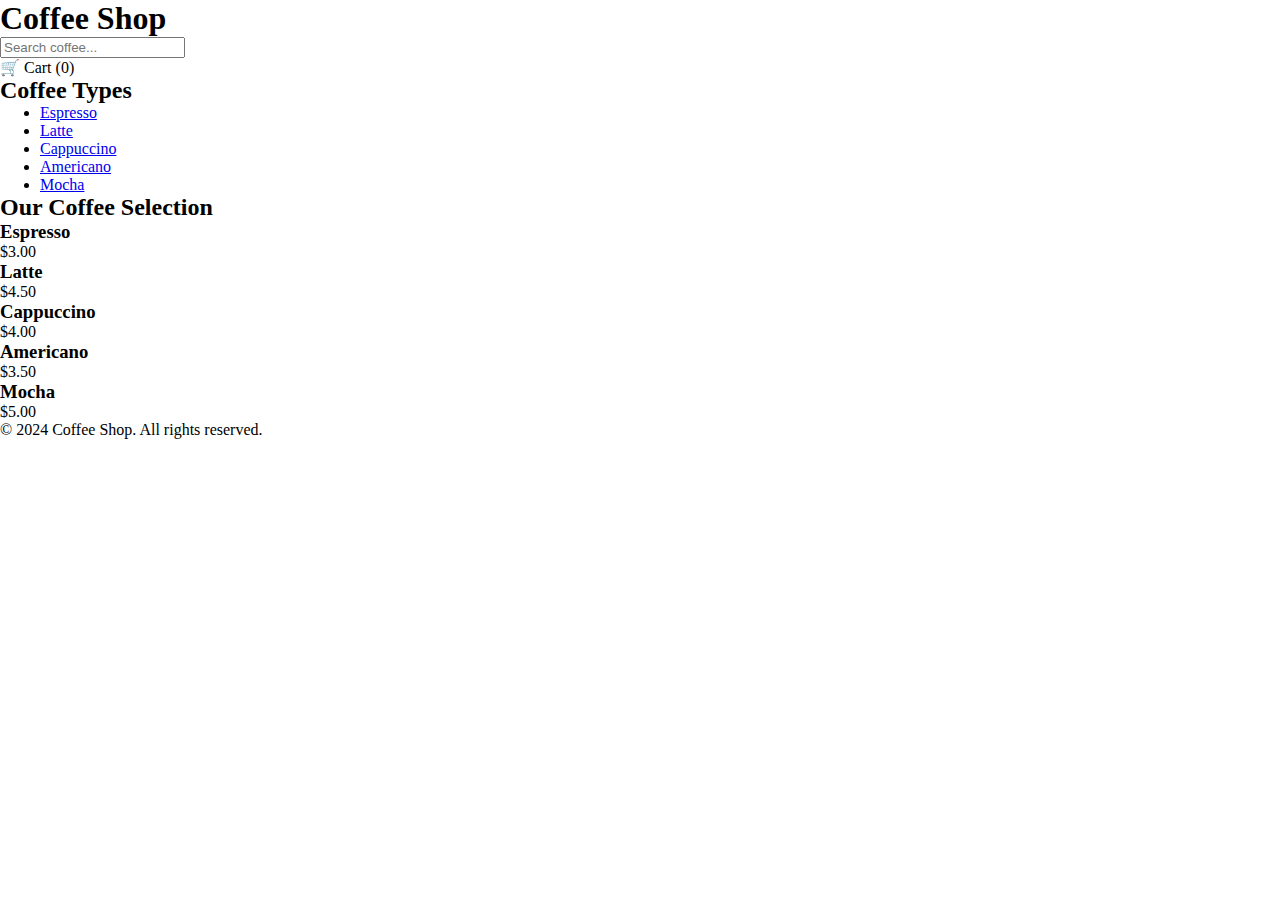
==== index.html @ 4f0db70e "style: small html changes" ====
<!DOCTYPE html>
<html lang="en">
<head>
    <meta charset="UTF-8">
    <meta name="viewport" content="width=device-width, initial-scale=1.0">
    <title>Coffee Shop</title>
    <link rel="stylesheet" href="style.css">
</head>
<body>
    <header>
        <div class="container">
            <h1>Coffee Shop</h1>
            <div class="header-right">
                <input type="text" placeholder="Search coffee..." id="search-bar">
                <div class="cart">
                    🛒 Cart (0)
                </div>
            </div>
        </div>
    </header>
    <div class="main-container">
        <aside class="sidebar">
            <h2>Coffee Types</h2>
            <ul>
                <li><a href="#">Espresso</a></li>
                <li><a href="#">Latte</a></li>
                <li><a href="#">Cappuccino</a></li>
                <li><a href="#">Americano</a></li>
                <li><a href="#">Mocha</a></li>
            </ul>
        </aside>
        <main class="coffee-display">
            <h2>Our Coffee Selection</h2>
            <div class="menu-items">
                <div class="menu-item">
                    <h3>Espresso</h3>
                    <p>$3.00</p>
                </div>
                <div class="menu-item">
                    <h3>Latte</h3>
                    <p>$4.50</p>
                </div>
                <div class="menu-item">
                    <h3>Cappuccino</h3>
                    <p>$4.00</p>
                </div>
                <div class="menu-item">
                    <h3>Americano</h3>
                    <p>$3.50</p>
                </div>
                <div class="menu-item">
                    <h3>Mocha</h3>
                    <p>$5.00</p>
                </div>
            </div>
        </main>
    </div>
    <footer>
        <p>&copy; 2024 Coffee Shop. All rights reserved.</p>
    </footer>
</body>
</html>
---- style.css ----
* {
    box-sizing: border-box;
    margin:0;
    
}
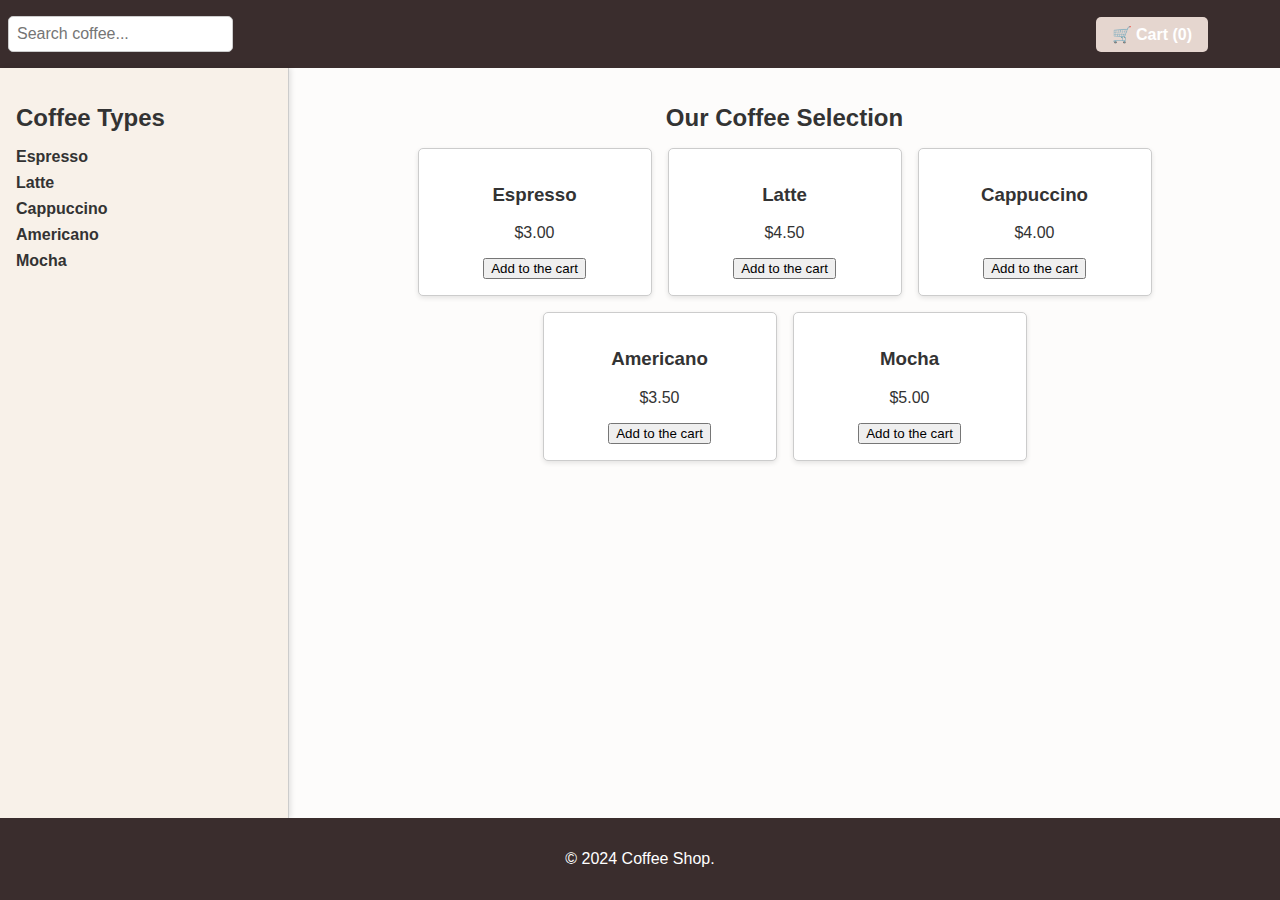
==== commit 45825d11: "style: smally html changes" ====
--- a/index.html
+++ b/index.html
@@ -9,12 +9,11 @@
 <body>
     <header>
         <div class="container">
-            <h1>Coffee Shop</h1>
-            <div class="header-right">
+            <div id="search-container">
                 <input type="text" placeholder="Search coffee..." id="search-bar">
-                <div class="cart">
-                    🛒 Cart (0)
-                </div>
+            </div>
+            <div class="cart">
+                🛒 Cart (0)
             </div>
         </div>
     </header>
@@ -35,28 +34,33 @@
                 <div class="menu-item">
                     <h3>Espresso</h3>
                     <p>$3.00</p>
+                    <button>Add to the cart</button>
                 </div>
                 <div class="menu-item">
                     <h3>Latte</h3>
                     <p>$4.50</p>
+                    <button>Add to the cart</button>
                 </div>
                 <div class="menu-item">
                     <h3>Cappuccino</h3>
                     <p>$4.00</p>
+                    <button>Add to the cart</button>
                 </div>
                 <div class="menu-item">
                     <h3>Americano</h3>
                     <p>$3.50</p>
+                    <button>Add to the cart</button>
                 </div>
                 <div class="menu-item">
                     <h3>Mocha</h3>
                     <p>$5.00</p>
+                    <button>Add to the cart</button>
                 </div>
             </div>
         </main>
     </div>
     <footer>
-        <p>&copy; 2024 Coffee Shop. All rights reserved.</p>
+        <p>&copy; 2024 Coffee Shop.</p>
     </footer>
 </body>
 </html>
--- a/style.css
+++ b/style.css
@@ -1,5 +1,121 @@
-* {
-    box-sizing: border-box;
-    margin:0;
-    
-}+body {
+    font-family: Arial, sans-serif;
+    margin: 0;
+    padding: 0;
+    background-color: #fdfcfb;
+    color: #333;
+    display: flex;
+    flex-direction: column;
+    min-height: 100vh; /*viewport height*/
+}
+
+header {
+    background-color: #3a2d2d; /* цвет кофейных зёрен */
+    color: #fff;
+    padding: 1rem 0.5rem;
+    display: flex;
+    justify-content: space-between;
+    align-items: center;
+}
+
+header .container {
+    max-width: 1200px;
+    width: 100%;
+    display: flex;
+    justify-content: space-between;
+    align-items: center;
+}
+
+header .header-right {
+    display: flex;
+    align-items: center;
+    gap: 1rem;
+}
+
+#search-bar {
+    padding: 0.5rem;
+    border-radius: 5px;
+    border: 1px solid #ccc;
+    font-size: 1rem;
+}
+
+.cart {
+    background-color: #e5d6cf;
+    padding: 0.5rem 1rem;
+    border-radius: 5px;
+    font-weight: bold; /* жирный */
+    cursor: pointer;
+}
+
+
+.main-container {
+    display: flex;
+    flex: 1; /* 1 позволяет элементу flex расширяться и заполнять доступное пространство */
+}
+
+.sidebar {
+    width: 20%;
+    background-color: #f8f1e9;
+    padding: 1rem;
+    border-right: 1px solid #ccc;
+    box-shadow: 2px 0 5px rgba(0, 0, 0, 0.1);
+}
+
+.sidebar h2 {
+    margin-bottom: 1rem;
+}
+
+.sidebar ul {
+    list-style: none;
+    padding: 0;
+}
+
+.sidebar ul li {
+    margin-bottom: 0.5rem;
+}
+
+.sidebar ul li a {
+    text-decoration: none;
+    color: #333;
+    font-weight: bold;
+}
+
+.sidebar ul li a:hover { /*mouseover */
+    color: #3a2d2d;
+}
+
+.coffee-display {
+    flex: 1;
+    padding: 1rem;
+    display: flex;
+    flex-direction: column;
+    align-items: center;
+}
+
+.coffee-display h2 {
+    margin-bottom: 1rem;
+}
+
+.menu-items {
+    display: flex;
+    flex-wrap: wrap; /* позволяет карточкам переходить на новую строчку */
+    gap: 1rem;
+    justify-content: center;
+}
+
+.menu-item {
+    background: #fff;
+    padding: 1rem;
+    border: 1px solid #ccc;
+    border-radius: 5px;
+    box-shadow: 0 2px 5px rgba(0, 0, 0, 0.1);
+    width: 200px;
+    text-align: center;
+}
+
+footer {
+    background-color: #3a2d2d;
+    color: #fff;
+    text-align: center;
+    padding: 1rem 0;
+}
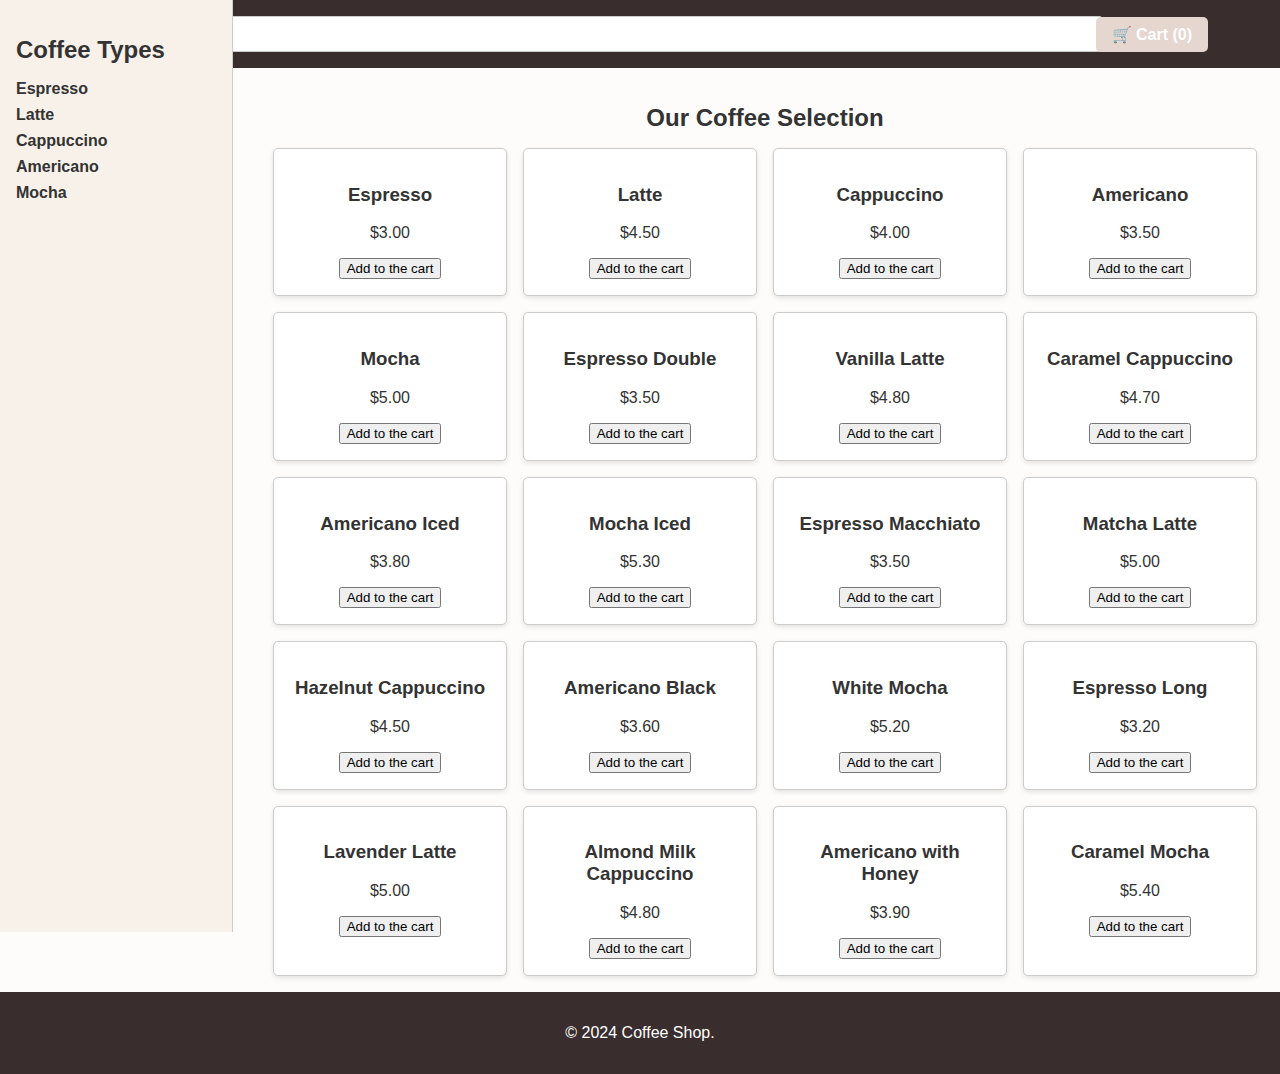
==== commit 88d376dc: "feat: add data-type for future js to sidebar and list of coffees to the main-container" ====
--- a/index.html
+++ b/index.html
@@ -21,39 +21,114 @@
         <aside class="sidebar">
             <h2>Coffee Types</h2>
             <ul>
-                <li><a href="#">Espresso</a></li>
-                <li><a href="#">Latte</a></li>
-                <li><a href="#">Cappuccino</a></li>
-                <li><a href="#">Americano</a></li>
-                <li><a href="#">Mocha</a></li>
+                <li><a href="#" ckass="coffee-type" data-type="espresso">Espresso</a></li>
+                <li><a href="#" class="coffee-type" data-type="latte">Latte</a></li>
+                <li><a href="#" class="coffee-type" data-type="cappuccino">Cappuccino</a></li>
+                <li><a href="#" class="coffee-type" data-type="americano">Americano</a></li>
+                <li><a href="#" class="coffee-type" data-type="mocha">Mocha</a></li>
             </ul>
         </aside>
         <main class="coffee-display">
             <h2>Our Coffee Selection</h2>
             <div class="menu-items">
-                <div class="menu-item">
+                <div class="menu-item" data-type="espresso">
                     <h3>Espresso</h3>
                     <p>$3.00</p>
                     <button>Add to the cart</button>
                 </div>
-                <div class="menu-item">
+                <div class="menu-item" data-type="latte">
                     <h3>Latte</h3>
                     <p>$4.50</p>
                     <button>Add to the cart</button>
                 </div>
-                <div class="menu-item">
+                <div class="menu-item" data-type="cappuccino">
                     <h3>Cappuccino</h3>
                     <p>$4.00</p>
                     <button>Add to the cart</button>
                 </div>
-                <div class="menu-item">
+                <div class="menu-item" data-type="americano">
                     <h3>Americano</h3>
                     <p>$3.50</p>
                     <button>Add to the cart</button>
                 </div>
-                <div class="menu-item">
+                <div class="menu-item" data-type="mocha">
                     <h3>Mocha</h3>
                     <p>$5.00</p>
+                    <button>Add to the cart</button>
+                </div>
+                <div class="menu-item" data-type="espresso">
+                    <h3>Espresso Double</h3>
+                    <p>$3.50</p>
+                    <button>Add to the cart</button>
+                </div>
+                <div class="menu-item" data-type="latte">
+                    <h3>Vanilla Latte</h3>
+                    <p>$4.80</p>
+                    <button>Add to the cart</button>
+                </div>
+                <div class="menu-item" data-type="cappuccino">
+                    <h3>Caramel Cappuccino</h3>
+                    <p>$4.70</p>
+                    <button>Add to the cart</button>
+                </div>
+                <div class="menu-item" data-type="americano">
+                    <h3>Americano Iced</h3>
+                    <p>$3.80</p>
+                    <button>Add to the cart</button>
+                </div>
+                <div class="menu-item" data-type="mocha">
+                    <h3>Mocha Iced</h3>
+                    <p>$5.30</p>
+                    <button>Add to the cart</button>
+                </div>
+                <div class="menu-item" data-type="espresso">
+                    <h3>Espresso Macchiato</h3>
+                    <p>$3.50</p>
+                    <button>Add to the cart</button>
+                </div>
+                <div class="menu-item" data-type="latte">
+                    <h3>Matcha Latte</h3>
+                    <p>$5.00</p>
+                    <button>Add to the cart</button>
+                </div>
+                <div class="menu-item" data-type="cappuccino">
+                    <h3>Hazelnut Cappuccino</h3>
+                    <p>$4.50</p>
+                    <button>Add to the cart</button>
+                </div>
+                <div class="menu-item" data-type="americano">
+                    <h3>Americano Black</h3>
+                    <p>$3.60</p>
+                    <button>Add to the cart</button>
+                </div>
+                <div class="menu-item" data-type="mocha">
+                    <h3>White Mocha</h3>
+                    <p>$5.20</p>
+                    <button>Add to the cart</button>
+                </div>
+                <div class="menu-item" data-type="espresso">
+                    <h3>Espresso Long</h3>
+                    <p>$3.20</p>
+                    <button>Add to the cart</button>
+                </div>
+                <div class="menu-item" data-type="latte">
+                    <h3>Lavender Latte</h3>
+                    <p>$5.00</p>
+                    <button>Add to the cart</button>
+                </div>
+                <div class="menu-item" data-type="cappuccino">
+                    <h3>Almond Milk Cappuccino</h3>
+                    <p>$4.80</p>
+                    <button>Add to the cart</button>
+                </div>
+                <div class="menu-item" data-type="americano">
+                    <h3>Americano with Honey</h3>
+                    <p>$3.90</p>
+                    <button>Add to the cart</button>
+                </div>
+                <div class="menu-item" data-type="mocha">
+                    <h3>Caramel Mocha</h3>
+                    <p>$5.40</p>
                     <button>Add to the cart</button>
                 </div>
             </div>
@@ -62,5 +137,6 @@
     <footer>
         <p>&copy; 2024 Coffee Shop.</p>
     </footer>
+<script src="script.js"></script>
 </body>
 </html>
--- a/style.css
+++ b/style.css
@@ -18,7 +18,7 @@
     align-items: center;
 }
 
-header .container {
+header .container { /* поиск и корзина */
     max-width: 1200px;
     width: 100%;
     display: flex;
@@ -26,13 +26,13 @@
     align-items: center;
 }
 
-header .header-right {
-    display: flex;
-    align-items: center;
-    gap: 1rem;
+#search-container {
+    flex: 1;
+    margin-right: 10px;
 }
 
 #search-bar {
+    width: 100%;
     padding: 0.5rem;
     border-radius: 5px;
     border: 1px solid #ccc;
@@ -50,15 +50,19 @@
 
 .main-container {
     display: flex;
-    flex: 1; /* 1 позволяет элементу flex расширяться и заполнять доступное пространство */
+    flex: 1; /* 1 позволяет элементу flex расширяться и заполнять всё доступное свободное пространство */
+    height: 100%;
 }
 
 .sidebar {
-    width: 20%;
+    width: 200px;
+    height: 100vh; /* вся высота экранна */
     background-color: #f8f1e9;
     padding: 1rem;
     border-right: 1px solid #ccc;
-    box-shadow: 2px 0 5px rgba(0, 0, 0, 0.1);
+    position: fixed;
+    top: 0;
+    left: 0; /* последние три свойства закрепляеют боковую панель с выбором типов кофе фикисрованно слева сверху*/
 }
 
 .sidebar h2 {
@@ -85,6 +89,7 @@
 }
 
 .coffee-display {
+    margin-left: 250px;
     flex: 1;
     padding: 1rem;
     display: flex;
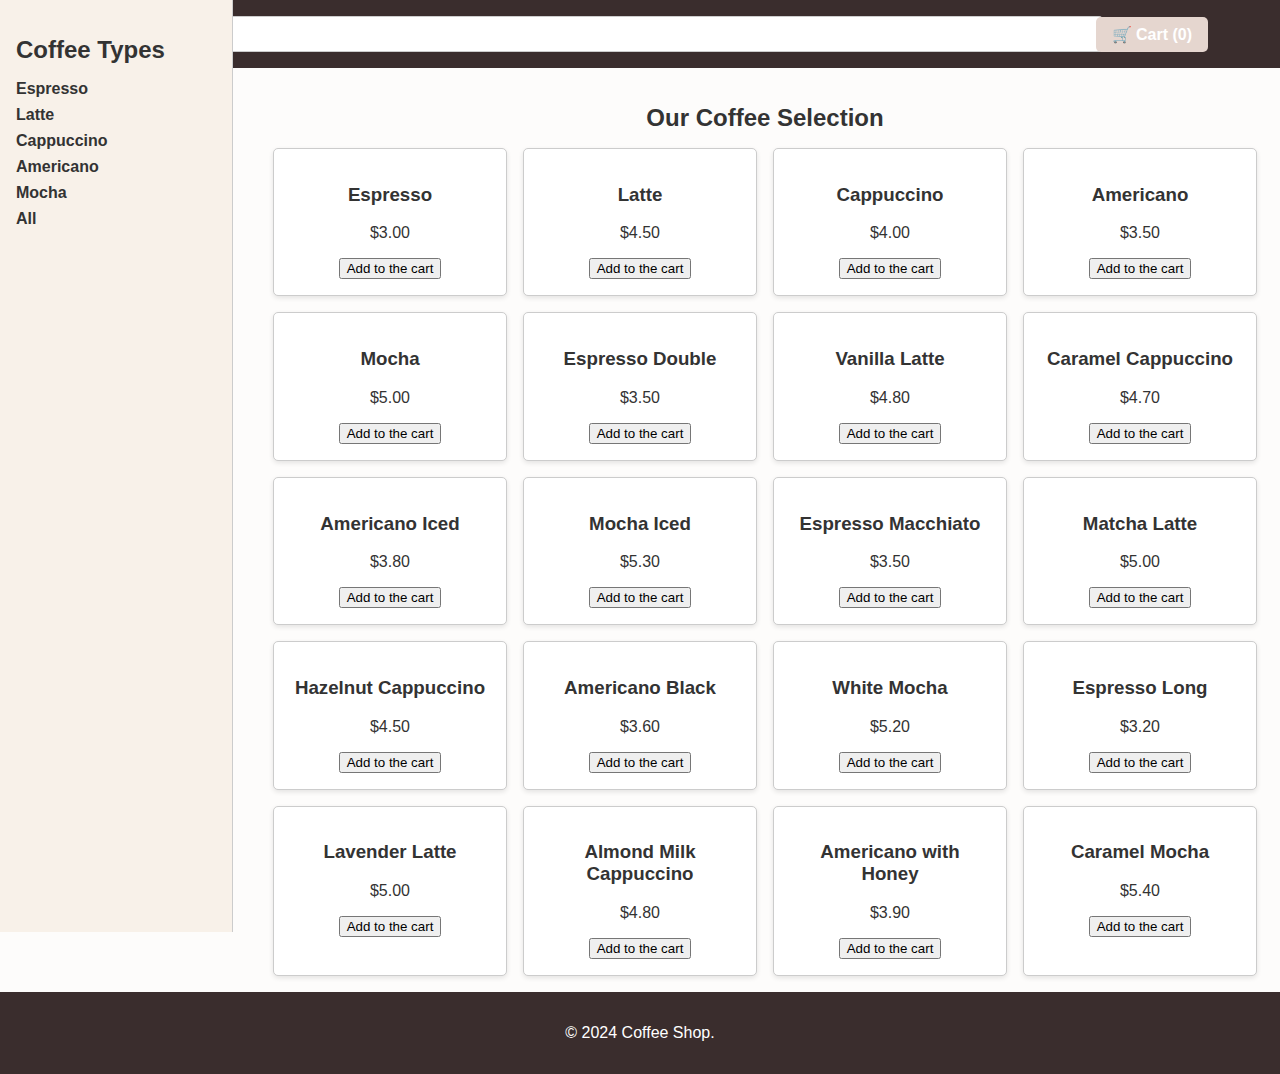
==== commit 8e2a6370: "refactor: smth in html" ====
--- a/index.html
+++ b/index.html
@@ -21,11 +21,12 @@
         <aside class="sidebar">
             <h2>Coffee Types</h2>
             <ul>
-                <li><a href="#" ckass="coffee-type" data-type="espresso">Espresso</a></li>
+                <li><a href="#" class="coffee-type" data-type="espresso">Espresso</a></li>
                 <li><a href="#" class="coffee-type" data-type="latte">Latte</a></li>
                 <li><a href="#" class="coffee-type" data-type="cappuccino">Cappuccino</a></li>
                 <li><a href="#" class="coffee-type" data-type="americano">Americano</a></li>
                 <li><a href="#" class="coffee-type" data-type="mocha">Mocha</a></li>
+                <li><a href="#" class="coffee-type" data-type="all">All</a></li>
             </ul>
         </aside>
         <main class="coffee-display">
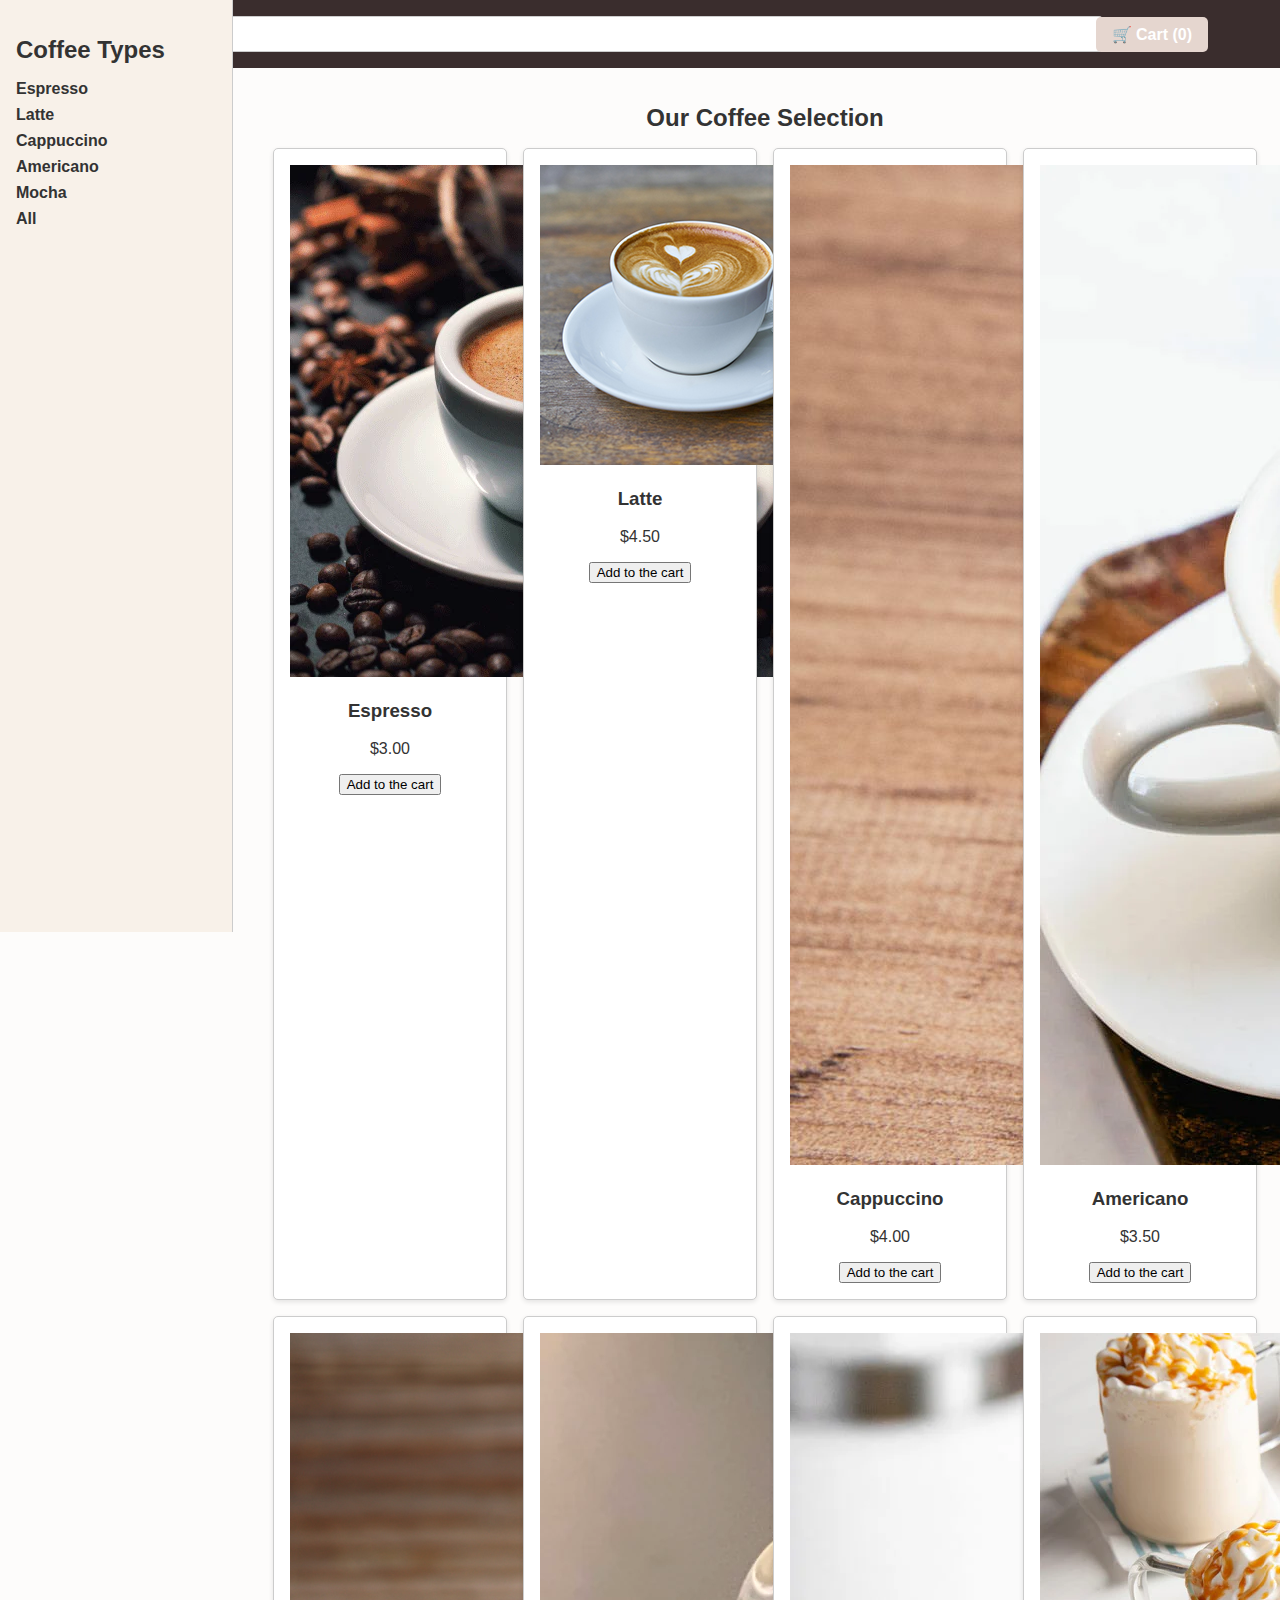
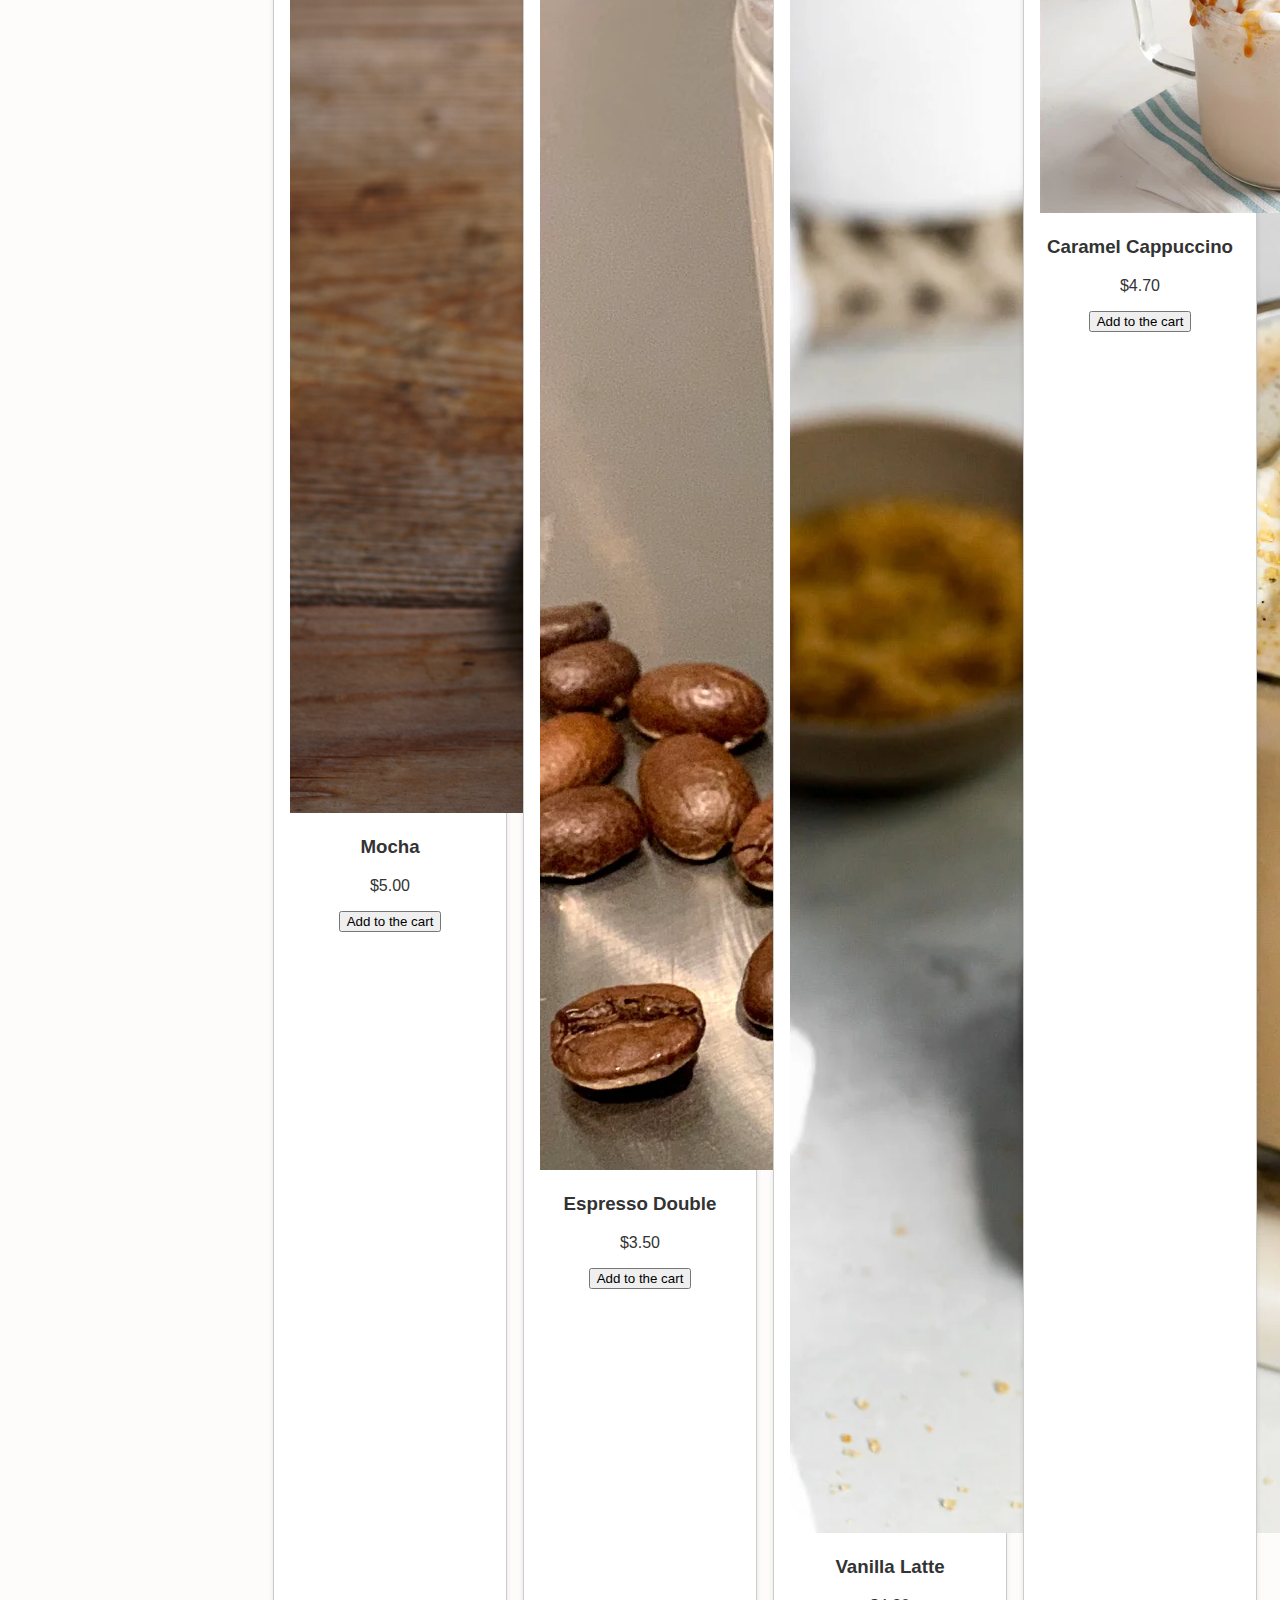
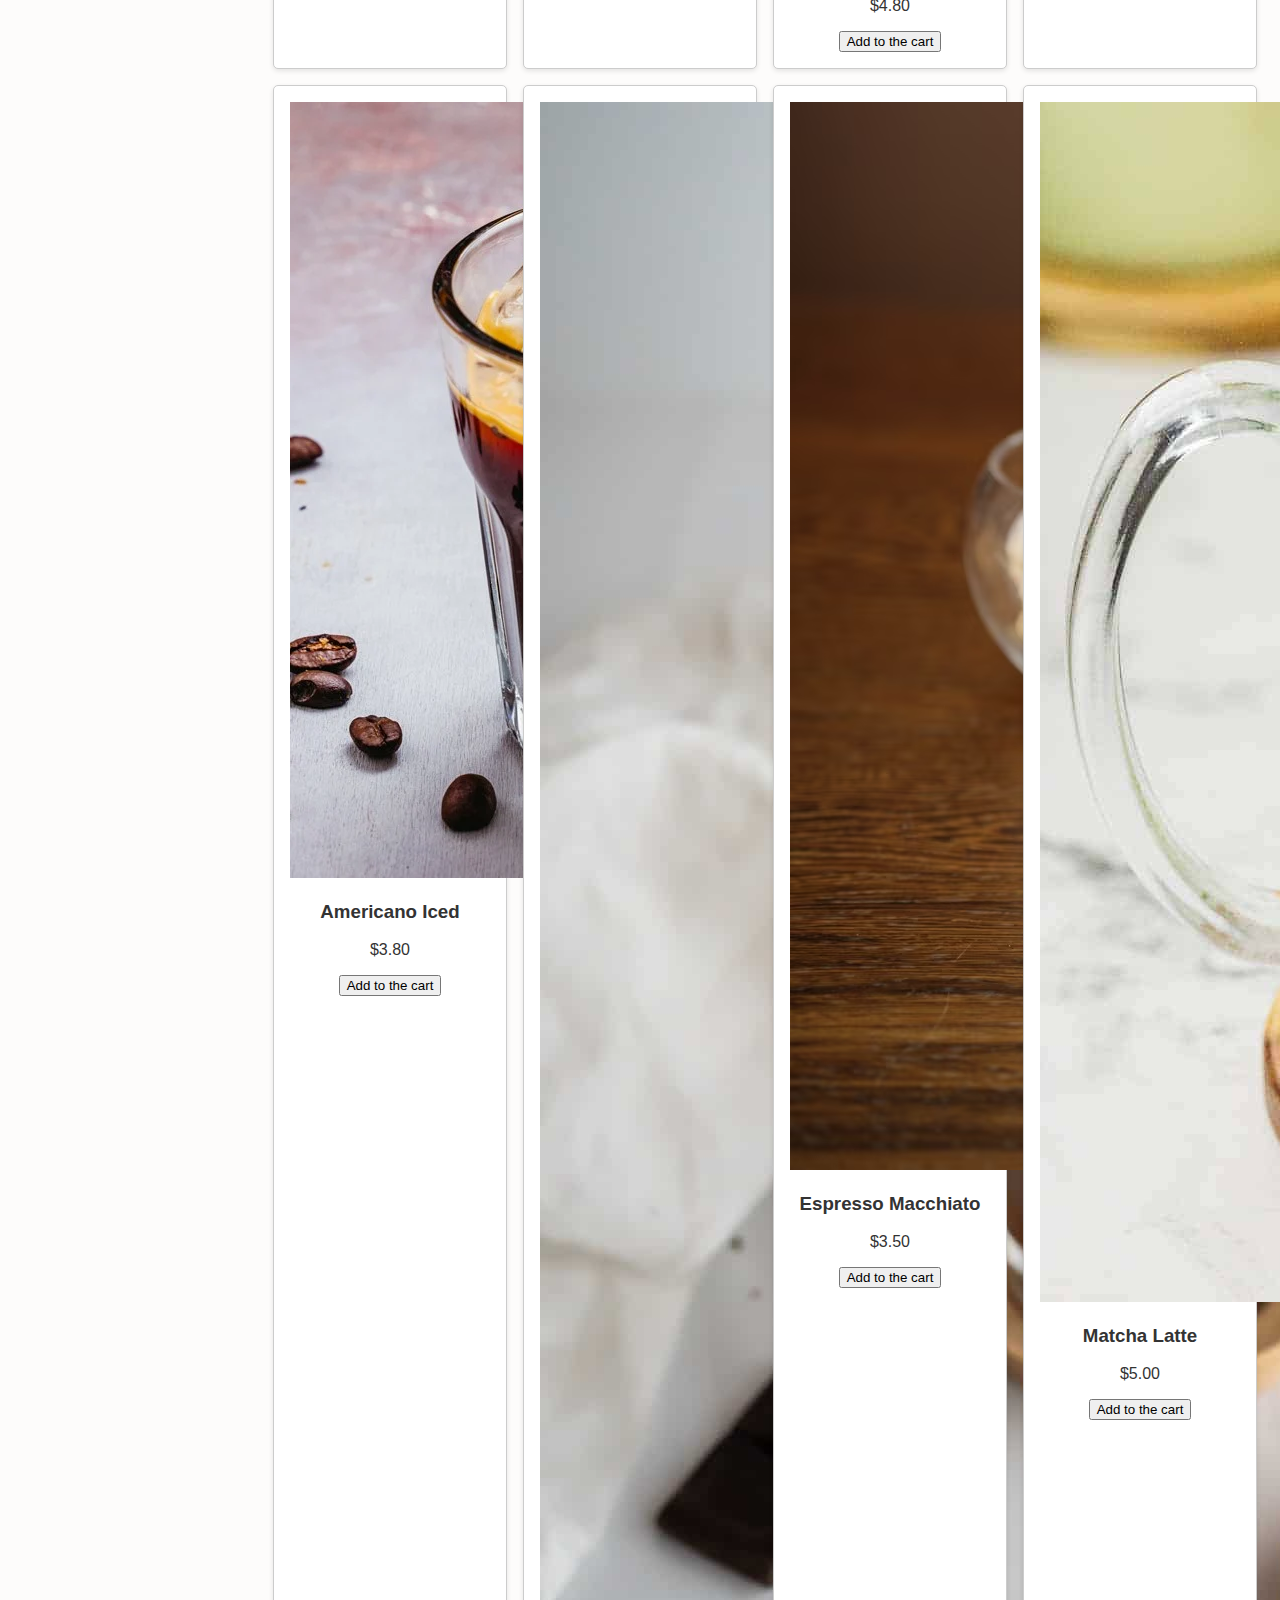
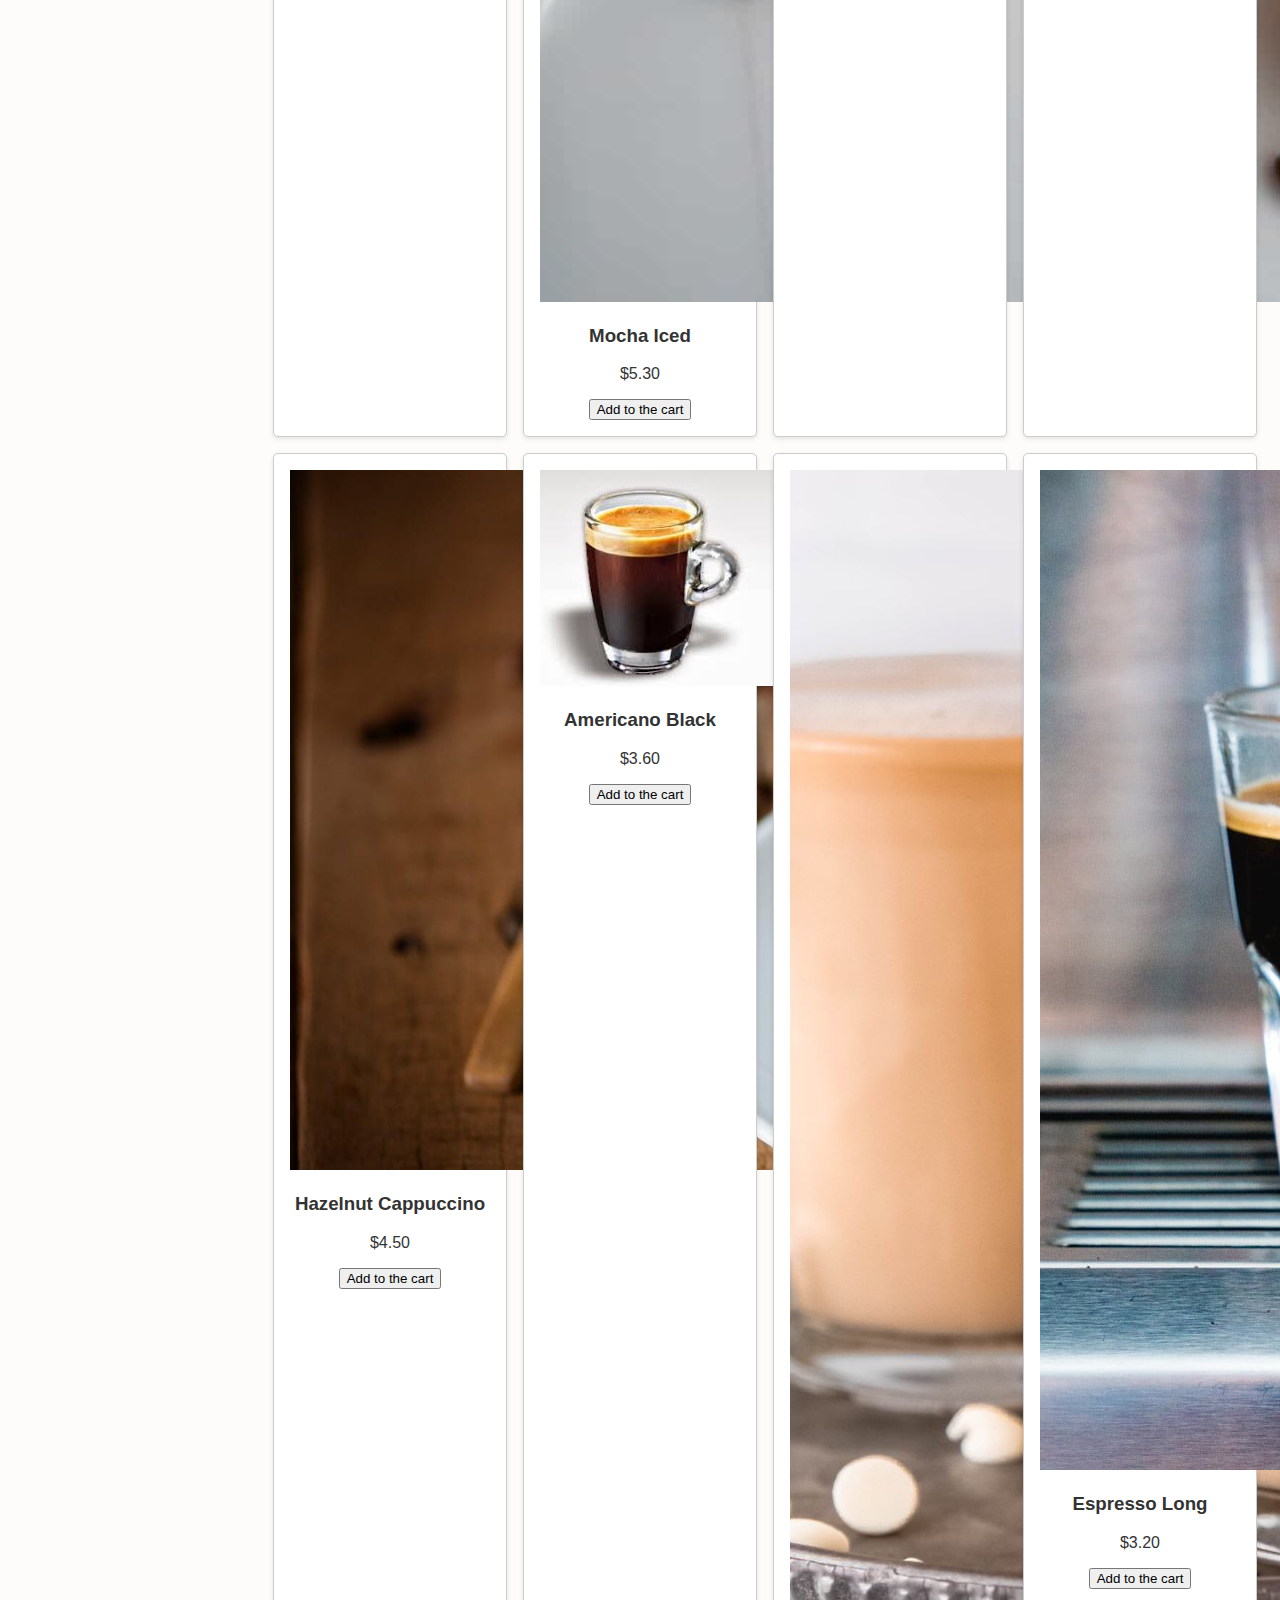
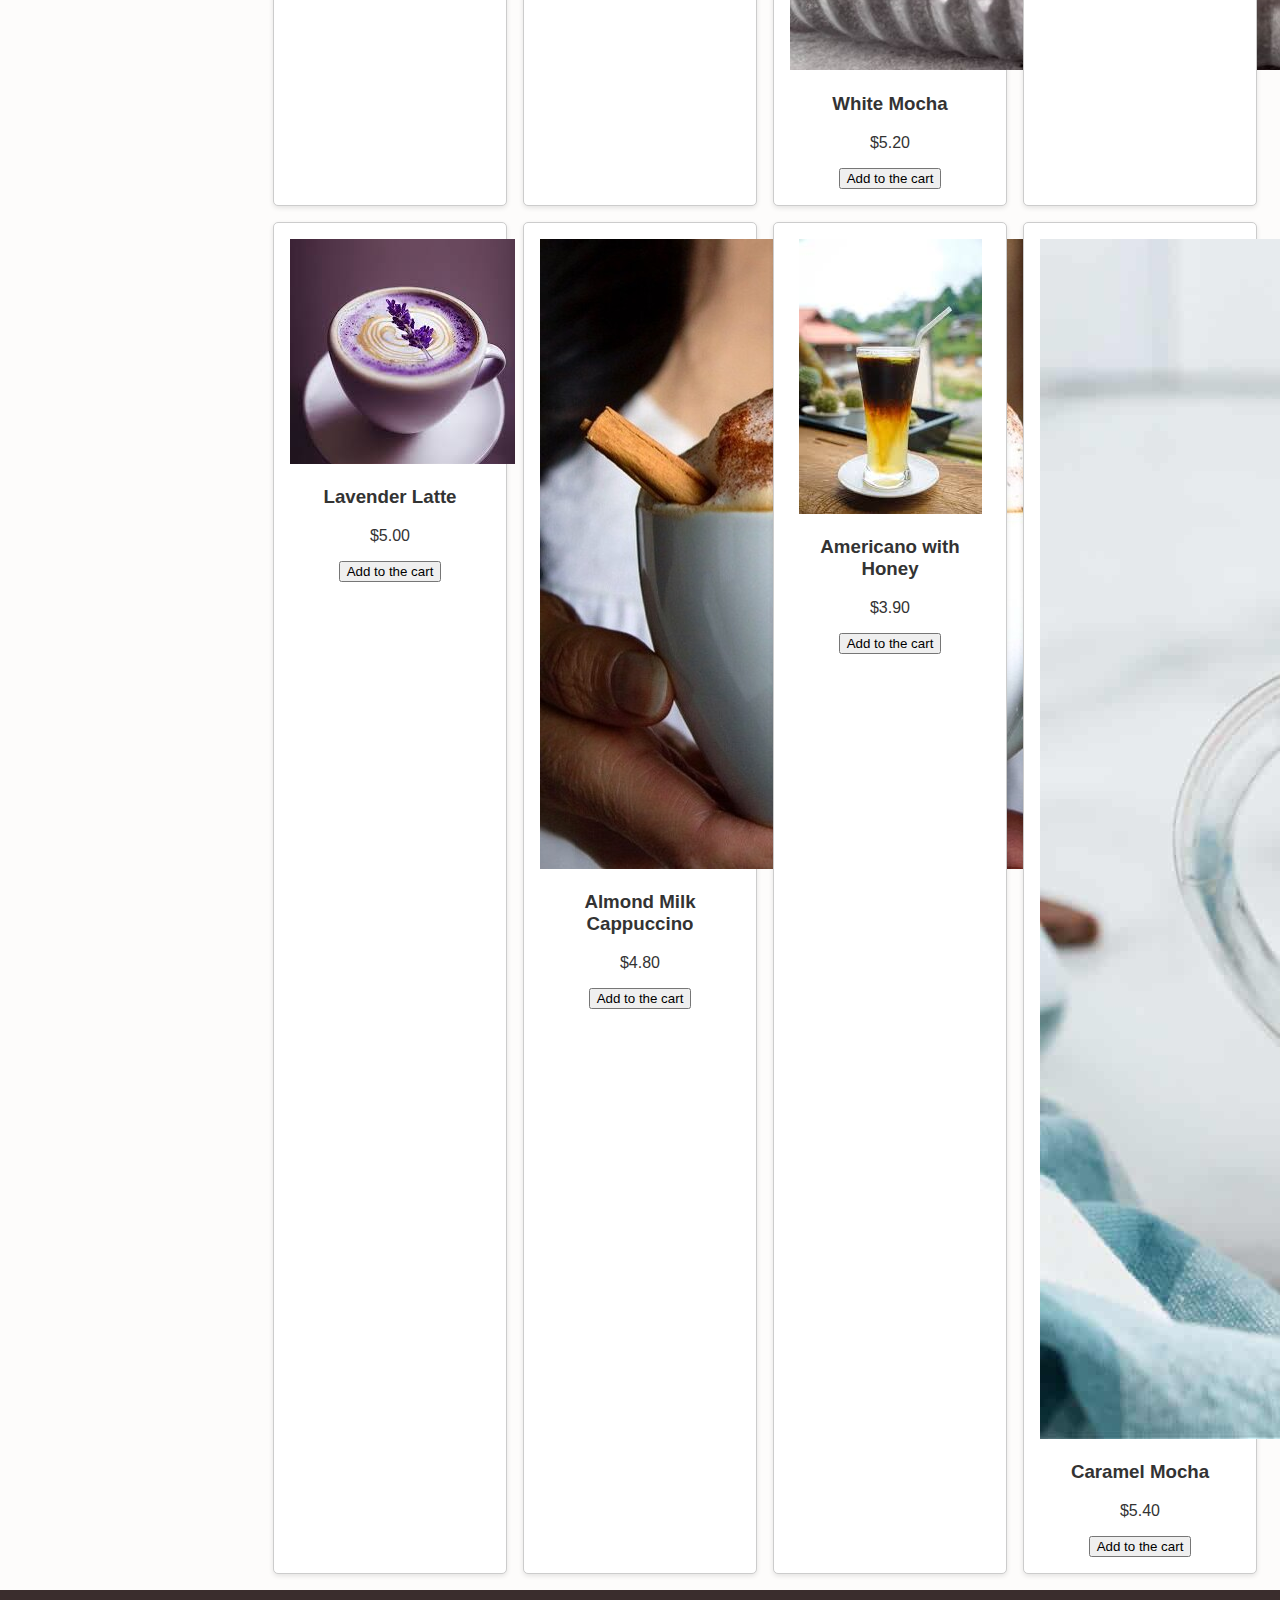
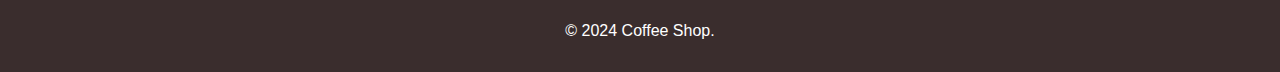
==== commit 20b7ca01: "feat: add images to html in menu" ====
--- a/index.html
+++ b/index.html
@@ -33,101 +33,121 @@
             <h2>Our Coffee Selection</h2>
             <div class="menu-items">
                 <div class="menu-item" data-type="espresso">
+                    <img src="images/espresso.webp" alt="Espresso">
                     <h3>Espresso</h3>
                     <p>$3.00</p>
                     <button>Add to the cart</button>
                 </div>
                 <div class="menu-item" data-type="latte">
+                    <img src="images/latte.jpg" alt="Latte">
                     <h3>Latte</h3>
                     <p>$4.50</p>
                     <button>Add to the cart</button>
                 </div>
                 <div class="menu-item" data-type="cappuccino">
+                    <img src="images/cappuccino.jpg" alt="Cappuccino">
                     <h3>Cappuccino</h3>
                     <p>$4.00</p>
                     <button>Add to the cart</button>
                 </div>
                 <div class="menu-item" data-type="americano">
+                    <img src="images/americano.webp" alt="Americano">
                     <h3>Americano</h3>
                     <p>$3.50</p>
                     <button>Add to the cart</button>
                 </div>
                 <div class="menu-item" data-type="mocha">
+                    <img src="images/mocha.jpg" alt="Mocha">
                     <h3>Mocha</h3>
                     <p>$5.00</p>
                     <button>Add to the cart</button>
                 </div>
                 <div class="menu-item" data-type="espresso">
+                    <img src="images/espresso_double.webp" alt="Espresso_double">
                     <h3>Espresso Double</h3>
                     <p>$3.50</p>
                     <button>Add to the cart</button>
                 </div>
                 <div class="menu-item" data-type="latte">
+                    <img src="images/vanilla_latte.webp" alt="Vanilla_latte">
                     <h3>Vanilla Latte</h3>
                     <p>$4.80</p>
                     <button>Add to the cart</button>
                 </div>
                 <div class="menu-item" data-type="cappuccino">
+                    <img src="images/caramel_cappuccino.webp" alt="caramel_cappuccino">
                     <h3>Caramel Cappuccino</h3>
                     <p>$4.70</p>
                     <button>Add to the cart</button>
                 </div>
                 <div class="menu-item" data-type="americano">
+                    <img src="images/americano_iced.webp" alt="americano_iced">
                     <h3>Americano Iced</h3>
                     <p>$3.80</p>
                     <button>Add to the cart</button>
                 </div>
                 <div class="menu-item" data-type="mocha">
+                    <img src="images/mocha_iced.jpg" alt="mocha_iced">
                     <h3>Mocha Iced</h3>
                     <p>$5.30</p>
                     <button>Add to the cart</button>
                 </div>
                 <div class="menu-item" data-type="espresso">
+                    <img src="images/espresso_macchiato.avif" alt="espresso_macchiato">
                     <h3>Espresso Macchiato</h3>
                     <p>$3.50</p>
                     <button>Add to the cart</button>
                 </div>
                 <div class="menu-item" data-type="latte">
+                    <img src="images/matcha_latte.jpg" alt="matcha_latte">
                     <h3>Matcha Latte</h3>
                     <p>$5.00</p>
                     <button>Add to the cart</button>
                 </div>
                 <div class="menu-item" data-type="cappuccino">
+                    <img src="images/huzelnut_cappuccino.jpg" alt="huzelnut_cappuccino">
                     <h3>Hazelnut Cappuccino</h3>
                     <p>$4.50</p>
                     <button>Add to the cart</button>
                 </div>
                 <div class="menu-item" data-type="americano">
+                    <img src="images/americano_black.jpg" alt="americano_black">
                     <h3>Americano Black</h3>
                     <p>$3.60</p>
                     <button>Add to the cart</button>
                 </div>
                 <div class="menu-item" data-type="mocha">
+                    <img src="images/white_mocha.jpg" alt="white_mocha">
                     <h3>White Mocha</h3>
                     <p>$5.20</p>
                     <button>Add to the cart</button>
                 </div>
                 <div class="menu-item" data-type="espresso">
+                    <img src="images/espresso_long.jpg" alt="espresso_long">
                     <h3>Espresso Long</h3>
                     <p>$3.20</p>
                     <button>Add to the cart</button>
                 </div>
                 <div class="menu-item" data-type="latte">
+                    <img src="images/lavender_latte.jpg" alt="lavender_latte">
                     <h3>Lavender Latte</h3>
                     <p>$5.00</p>
                     <button>Add to the cart</button>
                 </div>
                 <div class="menu-item" data-type="cappuccino">
+                    <img src="images/almond_milk_cappuccino.jpeg" alt="almond_milk_cappuccino">
                     <h3>Almond Milk Cappuccino</h3>
                     <p>$4.80</p>
                     <button>Add to the cart</button>
                 </div>
                 <div class="menu-item" data-type="americano">
+                    <img src="images/americano_with_honey.jpg" alt="americano_with_honey">
                     <h3>Americano with Honey</h3>
                     <p>$3.90</p>
                     <button>Add to the cart</button>
                 </div>
                 <div class="menu-item" data-type="mocha">
+                    <img src="images/caramel_mocha.jpg" alt="caramel_mocha">
                     <h3>Caramel Mocha</h3>
                     <p>$5.40</p>
                     <button>Add to the cart</button>
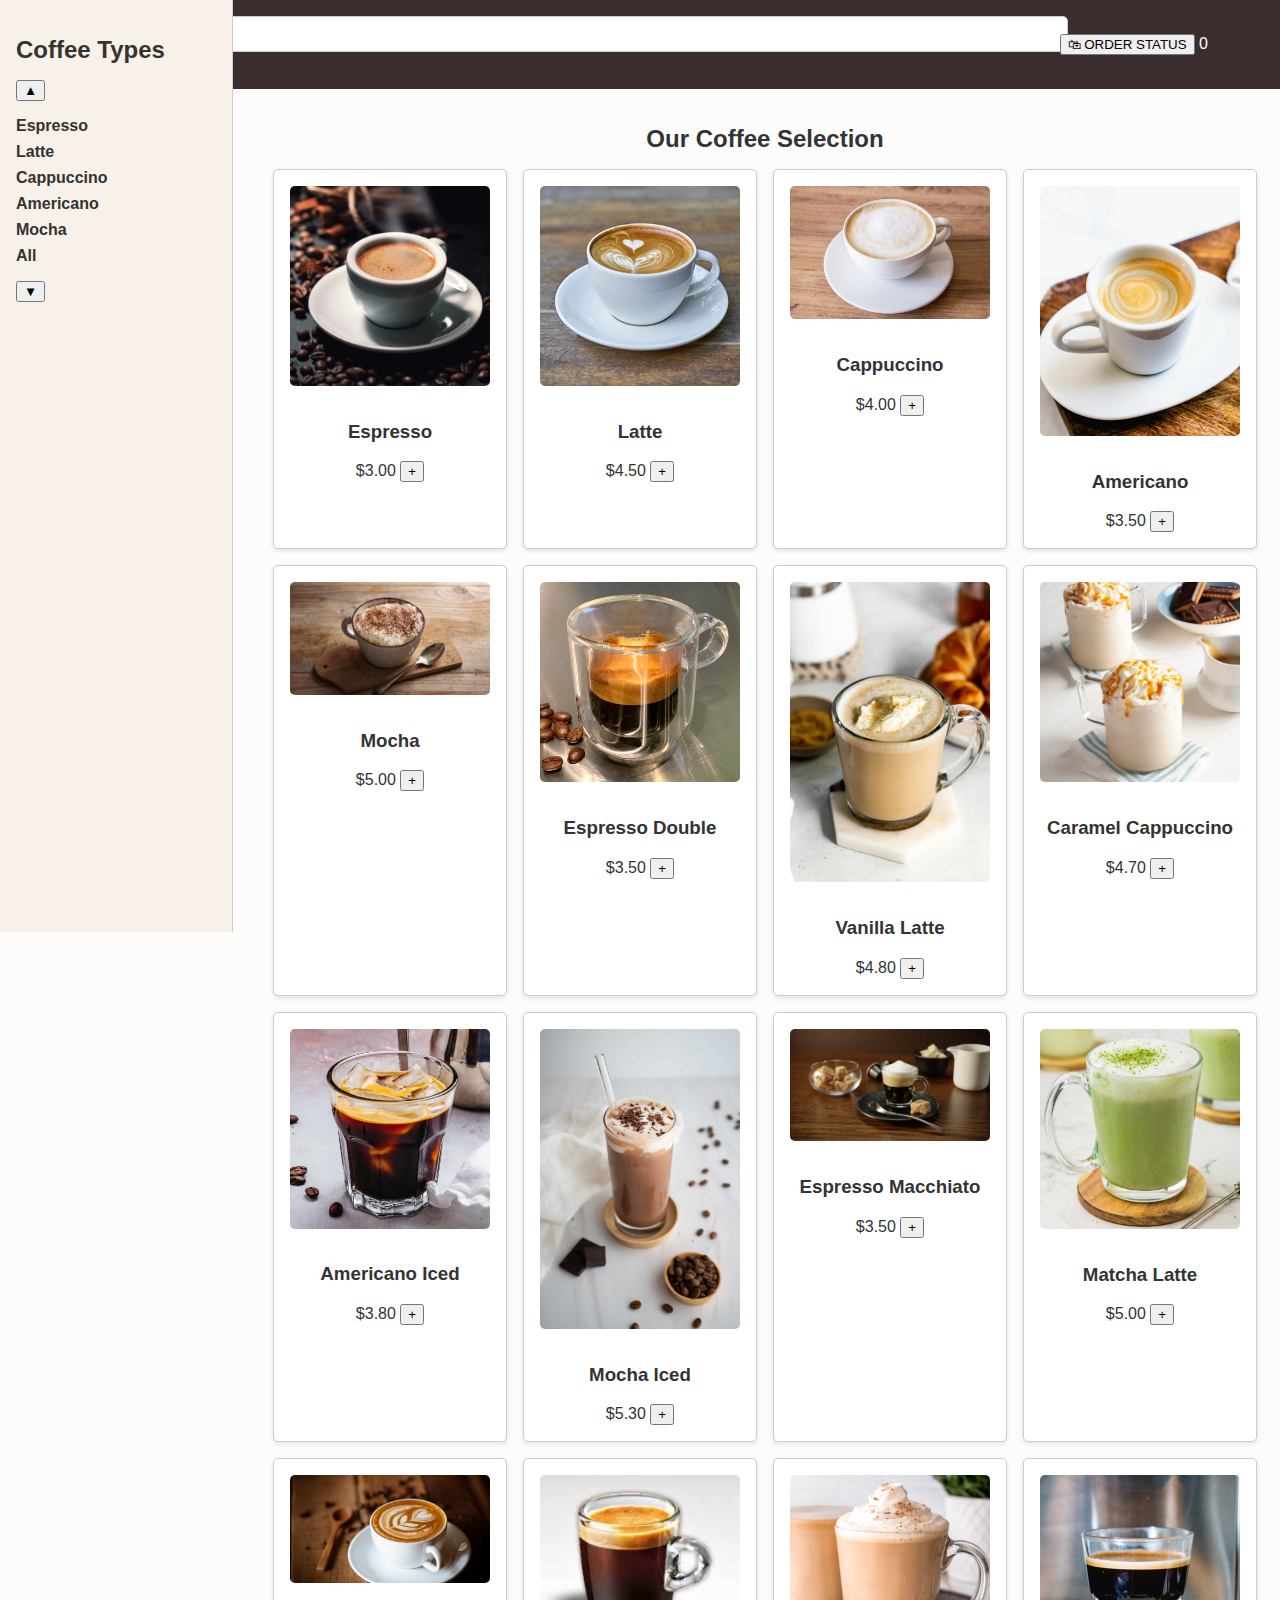
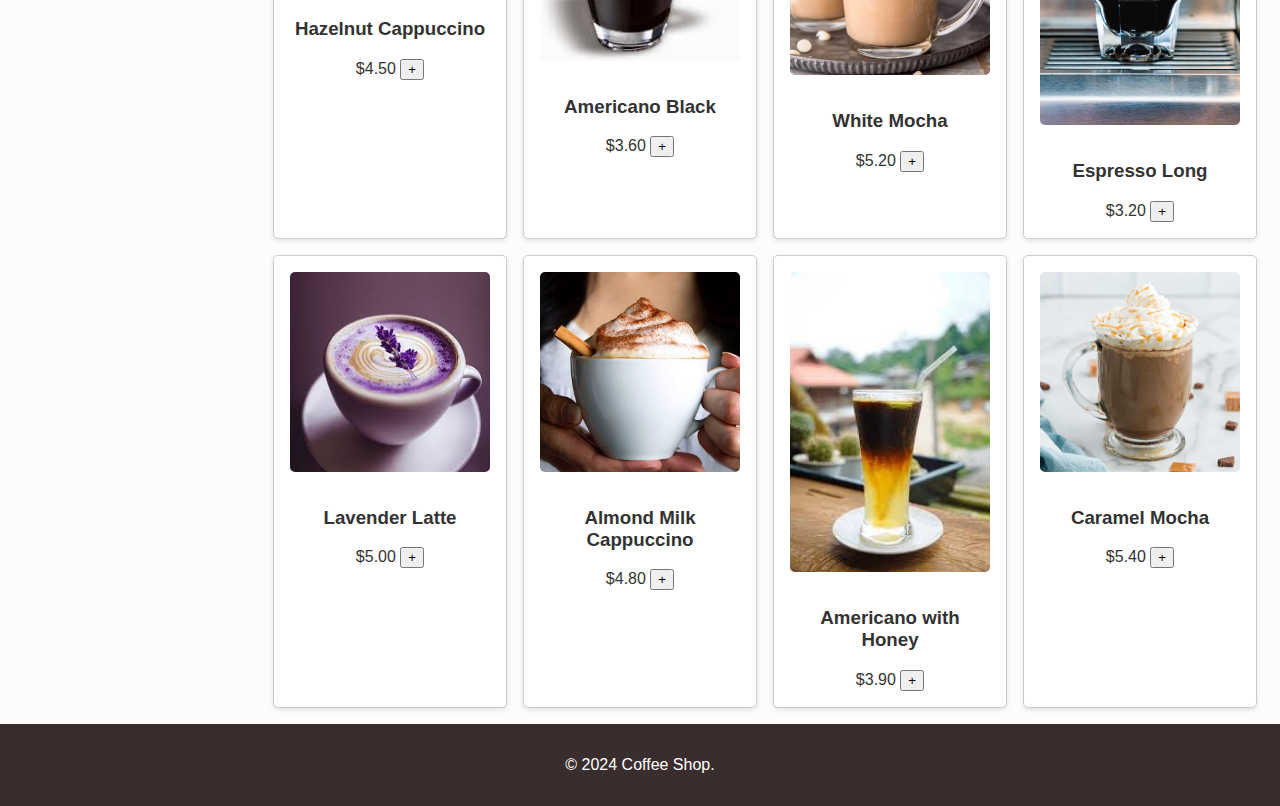
==== commit 36eb5197: "feat: change html" ====
--- a/index.html
+++ b/index.html
@@ -5,22 +5,27 @@
     <meta name="viewport" content="width=device-width, initial-scale=1.0">
     <title>Coffee Shop</title>
     <link rel="stylesheet" href="style.css">
+    <link rel="preconnect" href="https://fonts.googleapis.com"> <!--подключение к google formma - оптимизирует работу сайта => ускоряет-->
+    <link href="https://fonts.googleapis.com/css2?family=Montserrat:wght@400;600&display=swap" rel="stylesheet"> <!--подключение шрифта Montserrat-->
 </head>
 <body>
     <header>
         <div class="container">
             <div id="search-container">
                 <input type="text" placeholder="Search coffee..." id="search-bar">
+                <button class="search-button">&#128269;</button> <!--&#128269; - зннак лупы-->
             </div>
-            <div class="cart">
-                🛒 Cart (0)
+            <div class="order-status">
+                <button class="status-btn">&#128717; ORDER STATUS</button><!--очередное эмодзи для Html-->
+                <span class="cart-count">0</span>
             </div>
         </div>
     </header>
     <div class="main-container">
         <aside class="sidebar">
             <h2>Coffee Types</h2>
-            <ul>
+            <button id="prev-btn" class="nav-btn">&#9650;</button> <!--Кнопка для предыдущих типов кофе-->
+            <ul id="coffee-list">
                 <li><a href="#" class="coffee-type" data-type="espresso">Espresso</a></li>
                 <li><a href="#" class="coffee-type" data-type="latte">Latte</a></li>
                 <li><a href="#" class="coffee-type" data-type="cappuccino">Cappuccino</a></li>
@@ -28,6 +33,7 @@
                 <li><a href="#" class="coffee-type" data-type="mocha">Mocha</a></li>
                 <li><a href="#" class="coffee-type" data-type="all">All</a></li>
             </ul>
+            <button id="next-btn" class="nav-btn">&#9660;</button> <!--Кнопка для следующих типов кофе-->
         </aside>
         <main class="coffee-display">
             <h2>Our Coffee Selection</h2>
@@ -35,122 +41,162 @@
                 <div class="menu-item" data-type="espresso">
                     <img src="images/espresso.webp" alt="Espresso">
                     <h3>Espresso</h3>
-                    <p>$3.00</p>
-                    <button>Add to the cart</button>
+                    <div class="price-container">
+                        <span class="price">$3.00</span>
+                        <button class="add-btn">+</button>
+                    </div>
                 </div>
                 <div class="menu-item" data-type="latte">
                     <img src="images/latte.jpg" alt="Latte">
                     <h3>Latte</h3>
-                    <p>$4.50</p>
-                    <button>Add to the cart</button>
+                    <div class="price-container">
+                        <span class="price">$4.50</span>
+                        <button class="add-btn">+</button>
+                    </div>
                 </div>
                 <div class="menu-item" data-type="cappuccino">
                     <img src="images/cappuccino.jpg" alt="Cappuccino">
                     <h3>Cappuccino</h3>
-                    <p>$4.00</p>
-                    <button>Add to the cart</button>
+                    <div class="price-container">
+                        <span class="price">$4.00</span>
+                        <button class="add-btn">+</button>
+                    </div>
                 </div>
                 <div class="menu-item" data-type="americano">
                     <img src="images/americano.webp" alt="Americano">
                     <h3>Americano</h3>
-                    <p>$3.50</p>
-                    <button>Add to the cart</button>
+                    <div class="price-container">
+                        <span class="price">$3.50</span>
+                        <button class="add-btn">+</button>
+                    </div>
                 </div>
                 <div class="menu-item" data-type="mocha">
                     <img src="images/mocha.jpg" alt="Mocha">
                     <h3>Mocha</h3>
-                    <p>$5.00</p>
-                    <button>Add to the cart</button>
+                    <div class="price-container">
+                        <span class="price">$5.00</span>
+                        <button class="add-btn">+</button>
+                    </div>
                 </div>
                 <div class="menu-item" data-type="espresso">
                     <img src="images/espresso_double.webp" alt="Espresso_double">
                     <h3>Espresso Double</h3>
-                    <p>$3.50</p>
-                    <button>Add to the cart</button>
+                    <div class="price-container">
+                        <span class="price">$3.50</span>
+                        <button class="add-btn">+</button>
+                    </div>
                 </div>
                 <div class="menu-item" data-type="latte">
                     <img src="images/vanilla_latte.webp" alt="Vanilla_latte">
                     <h3>Vanilla Latte</h3>
-                    <p>$4.80</p>
-                    <button>Add to the cart</button>
+                    <div class="price-container">
+                        <span class="price">$4.80</span>
+                        <button class="add-btn">+</button>
+                    </div>
                 </div>
                 <div class="menu-item" data-type="cappuccino">
                     <img src="images/caramel_cappuccino.webp" alt="caramel_cappuccino">
                     <h3>Caramel Cappuccino</h3>
-                    <p>$4.70</p>
-                    <button>Add to the cart</button>
+                    <div class="price-container">
+                        <span class="price">$4.70</span>
+                        <button class="add-btn">+</button>
+                    </div>
                 </div>
                 <div class="menu-item" data-type="americano">
                     <img src="images/americano_iced.webp" alt="americano_iced">
                     <h3>Americano Iced</h3>
-                    <p>$3.80</p>
-                    <button>Add to the cart</button>
+                    <div class="price-container">
+                        <span class="price">$3.80</span>
+                        <button class="add-btn">+</button>
+                    </div>
                 </div>
                 <div class="menu-item" data-type="mocha">
                     <img src="images/mocha_iced.jpg" alt="mocha_iced">
                     <h3>Mocha Iced</h3>
-                    <p>$5.30</p>
-                    <button>Add to the cart</button>
+                    <div class="price-container">
+                        <span class="price">$5.30</span>
+                        <button class="add-btn">+</button>
+                    </div>
                 </div>
                 <div class="menu-item" data-type="espresso">
                     <img src="images/espresso_macchiato.avif" alt="espresso_macchiato">
                     <h3>Espresso Macchiato</h3>
-                    <p>$3.50</p>
-                    <button>Add to the cart</button>
+                    <div class="price-container">
+                        <span class="price">$3.50</span>
+                        <button class="add-btn">+</button>
+                    </div>
                 </div>
                 <div class="menu-item" data-type="latte">
                     <img src="images/matcha_latte.jpg" alt="matcha_latte">
                     <h3>Matcha Latte</h3>
-                    <p>$5.00</p>
-                    <button>Add to the cart</button>
+                    <div class="price-container">
+                        <span class="price">$5.00</span>
+                        <button class="add-btn">+</button>
+                    </div>
                 </div>
                 <div class="menu-item" data-type="cappuccino">
                     <img src="images/huzelnut_cappuccino.jpg" alt="huzelnut_cappuccino">
                     <h3>Hazelnut Cappuccino</h3>
-                    <p>$4.50</p>
-                    <button>Add to the cart</button>
+                    <div class="price-container">
+                        <span class="price">$4.50</span>
+                        <button class="add-btn">+</button>
+                    </div>
                 </div>
                 <div class="menu-item" data-type="americano">
                     <img src="images/americano_black.jpg" alt="americano_black">
                     <h3>Americano Black</h3>
-                    <p>$3.60</p>
-                    <button>Add to the cart</button>
+                    <div class="price-container">
+                        <span class="price">$3.60</span>
+                        <button class="add-btn">+</button>
+                    </div>
                 </div>
                 <div class="menu-item" data-type="mocha">
                     <img src="images/white_mocha.jpg" alt="white_mocha">
                     <h3>White Mocha</h3>
-                    <p>$5.20</p>
-                    <button>Add to the cart</button>
+                    <div class="price-container">
+                        <span class="price">$5.20</span>
+                        <button class="add-btn">+</button>
+                    </div>
                 </div>
                 <div class="menu-item" data-type="espresso">
                     <img src="images/espresso_long.jpg" alt="espresso_long">
                     <h3>Espresso Long</h3>
-                    <p>$3.20</p>
-                    <button>Add to the cart</button>
+                    <div class="price-container">
+                        <span class="price">$3.20</span>
+                        <button class="add-btn">+</button>
+                    </div>
                 </div>
                 <div class="menu-item" data-type="latte">
                     <img src="images/lavender_latte.jpg" alt="lavender_latte">
                     <h3>Lavender Latte</h3>
-                    <p>$5.00</p>
-                    <button>Add to the cart</button>
+                    <div class="price-container">
+                        <span class="price">$5.00</span>
+                        <button class="add-btn">+</button>
+                    </div>
                 </div>
                 <div class="menu-item" data-type="cappuccino">
                     <img src="images/almond_milk_cappuccino.jpeg" alt="almond_milk_cappuccino">
                     <h3>Almond Milk Cappuccino</h3>
-                    <p>$4.80</p>
-                    <button>Add to the cart</button>
+                    <div class="price-container">
+                        <span class="price">$4.80</span>
+                        <button class="add-btn">+</button>
+                    </div>
                 </div>
                 <div class="menu-item" data-type="americano">
                     <img src="images/americano_with_honey.jpg" alt="americano_with_honey">
                     <h3>Americano with Honey</h3>
-                    <p>$3.90</p>
-                    <button>Add to the cart</button>
+                    <div class="price-container">
+                        <span class="price">$3.90</span>
+                        <button class="add-btn">+</button>
+                    </div>
                 </div>
                 <div class="menu-item" data-type="mocha">
                     <img src="images/caramel_mocha.jpg" alt="caramel_mocha">
                     <h3>Caramel Mocha</h3>
-                    <p>$5.40</p>
-                    <button>Add to the cart</button>
+                    <div class="price-container">
+                        <span class="price">$5.40</span>
+                        <button class="add-btn">+</button>
+                    </div>
                 </div>
             </div>
         </main>
--- a/style.css
+++ b/style.css
@@ -108,6 +108,13 @@
     justify-content: center;
 }
 
+.menu-item img {
+    width: 100%; /* изображение на всю шир контйнера*/
+    height: auto; /*сохр пропорции изображения*/
+    border-radius: 5px;
+    margin-bottom: 1rem;
+}
+
 .menu-item {
     background: #fff;
     padding: 1rem;
@@ -116,6 +123,9 @@
     box-shadow: 0 2px 5px rgba(0, 0, 0, 0.1);
     width: 200px;
     text-align: center;
+    display: flex;
+    flex-direction: column;
+    align-items: center;
 }
 
 footer {
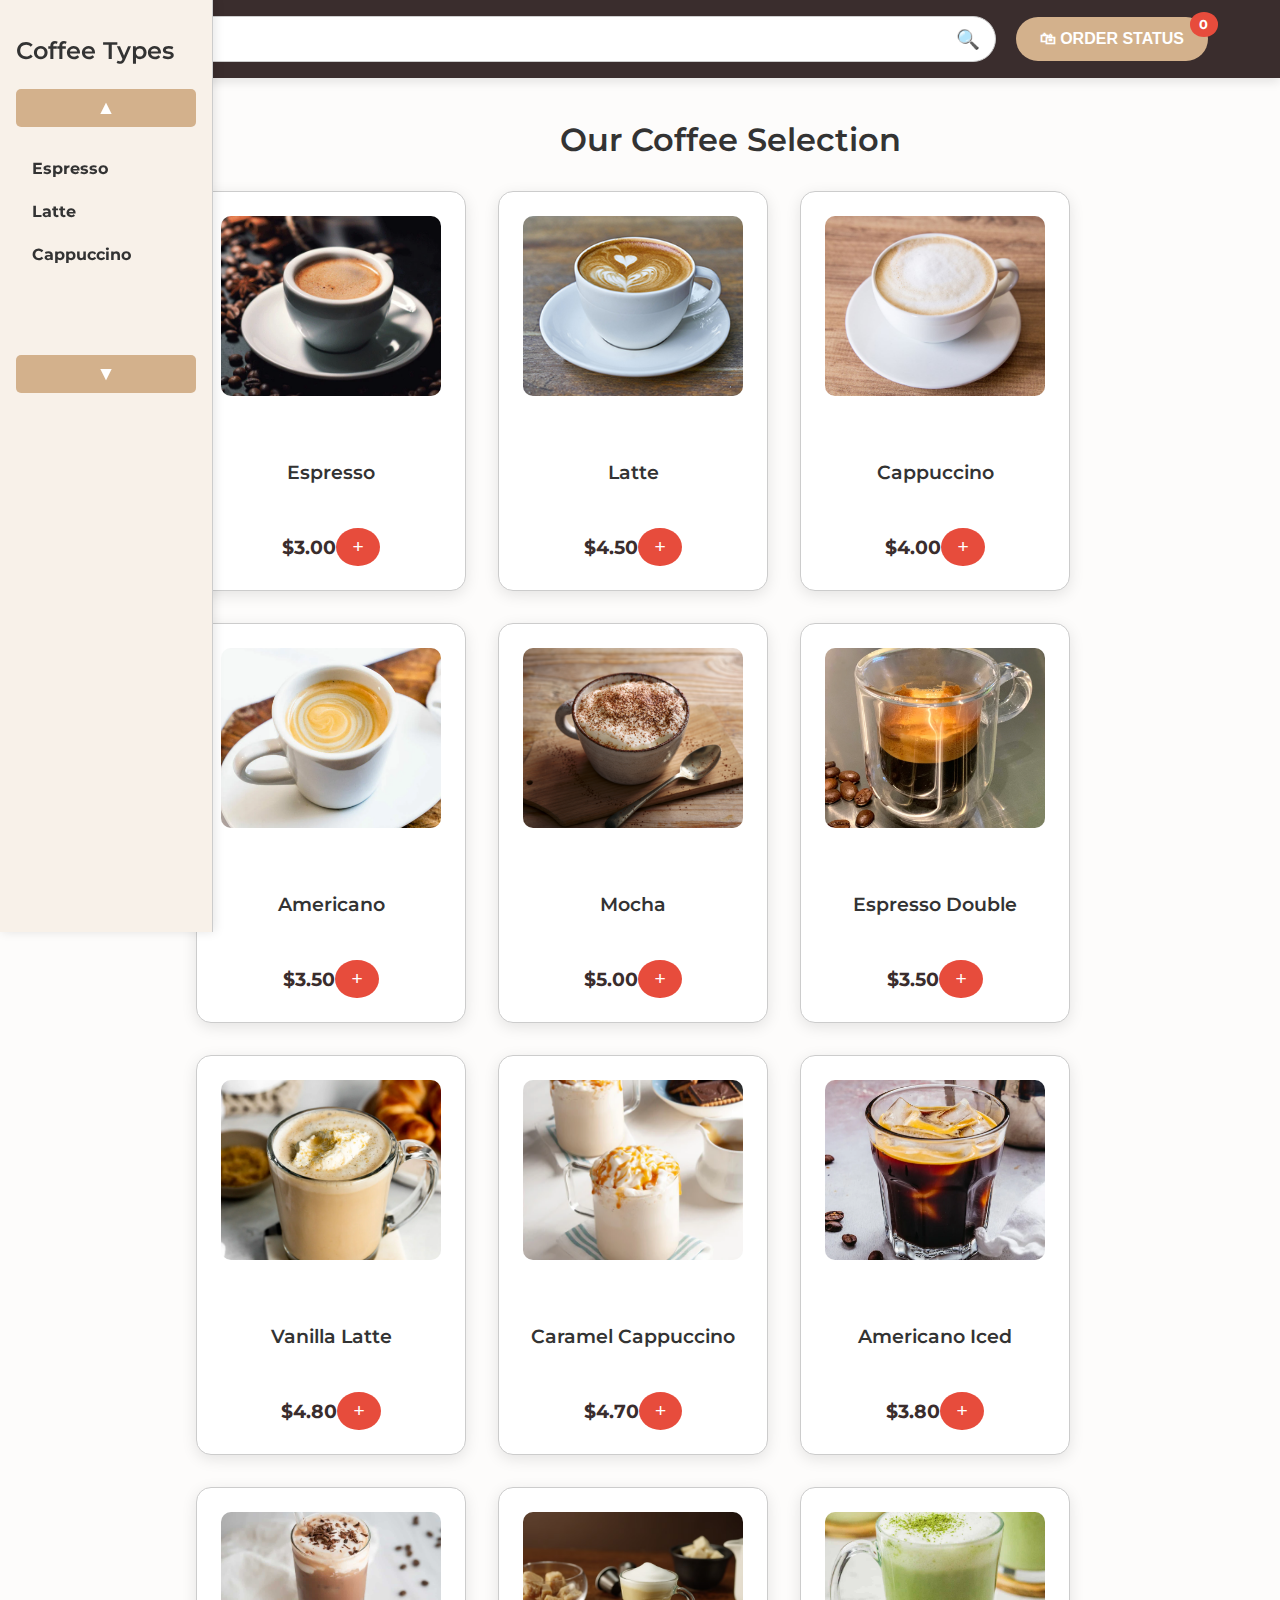
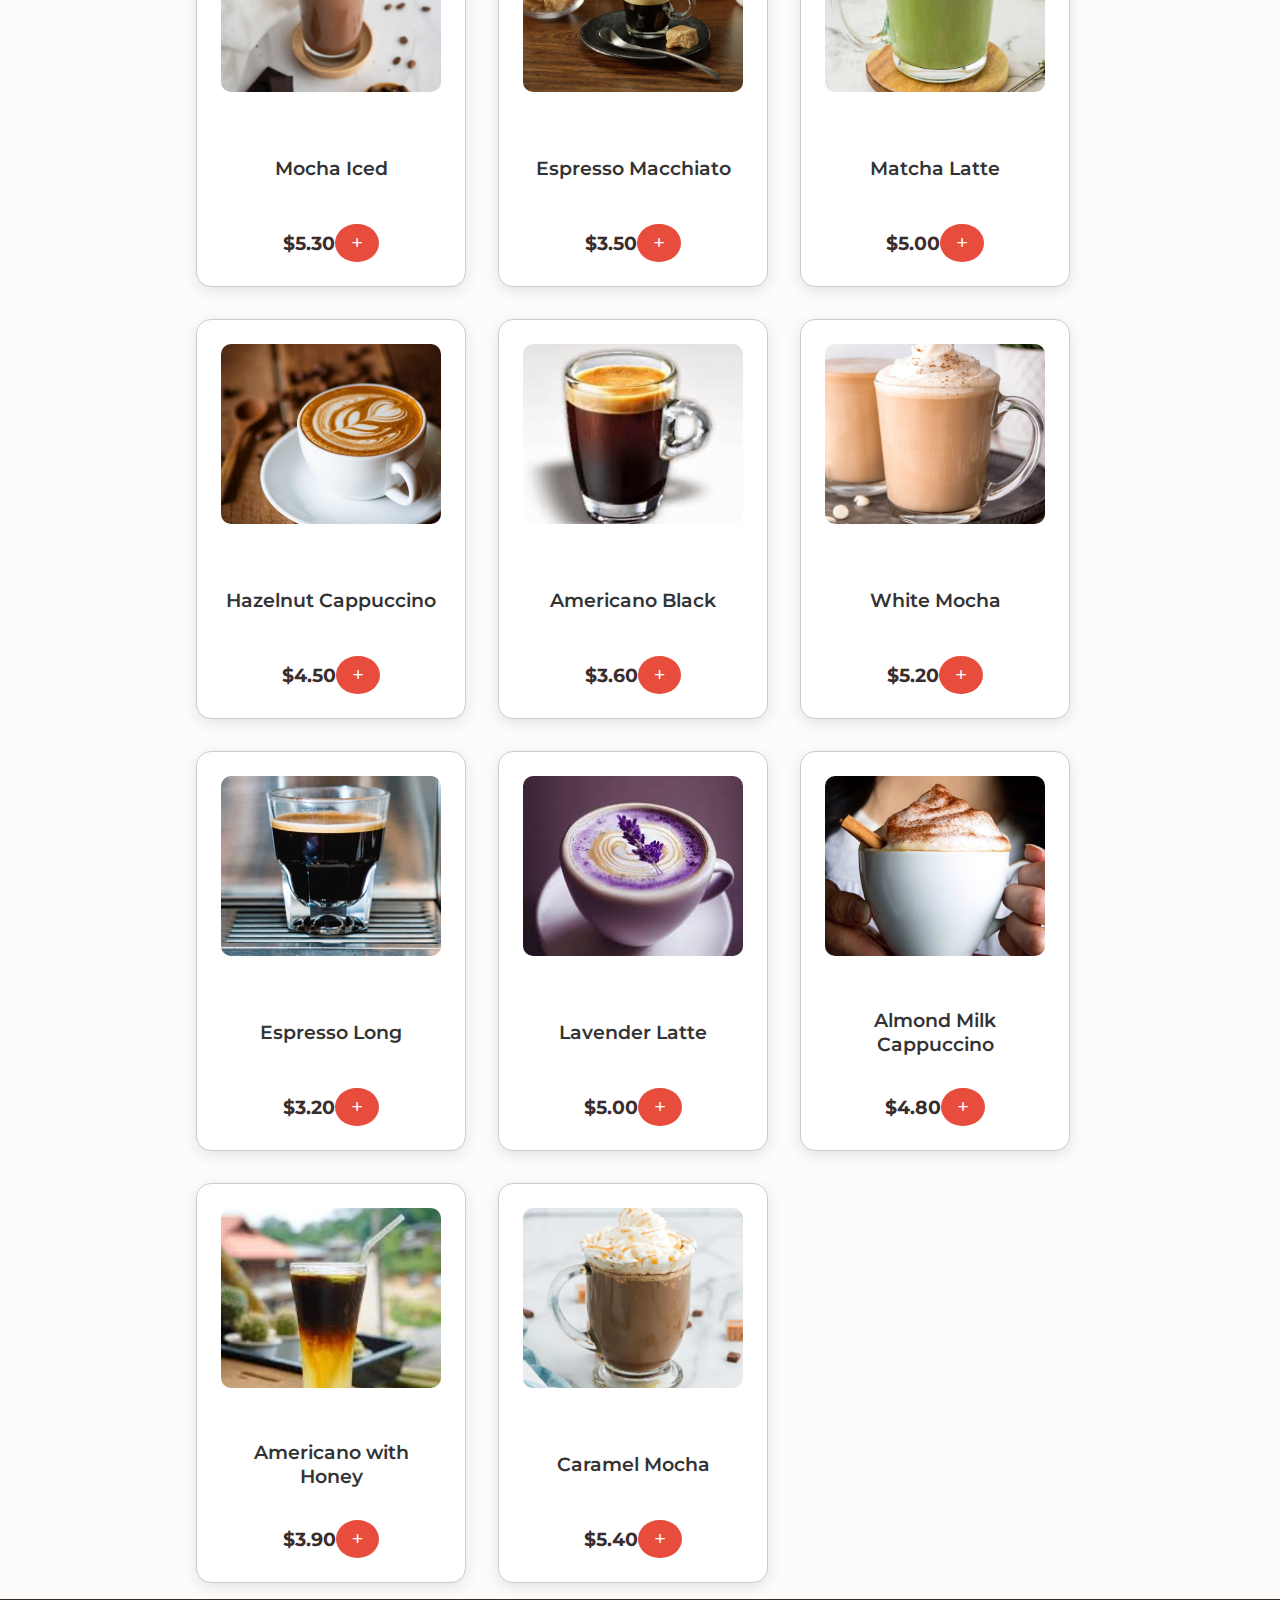
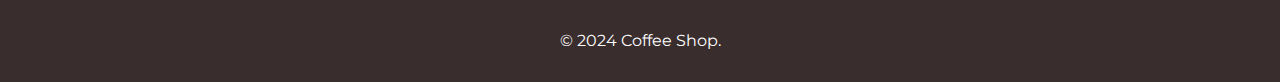
==== commit 5e55a9d3: "feat: small changes to html" ====
--- a/index.html
+++ b/index.html
@@ -7,6 +7,7 @@
     <link rel="stylesheet" href="style.css">
     <link rel="preconnect" href="https://fonts.googleapis.com"> <!--подключение к google formma - оптимизирует работу сайта => ускоряет-->
     <link href="https://fonts.googleapis.com/css2?family=Montserrat:wght@400;600&display=swap" rel="stylesheet"> <!--подключение шрифта Montserrat-->
+    <link rel="icon" type="image/png" href="images/favicon.png">
 </head>
 <body>
     <header>
--- a/style.css
+++ b/style.css
@@ -1,5 +1,5 @@
 body {
-    font-family: Arial, sans-serif;
+    font-family: 'Montserrat', sans-serif;
     margin: 0;
     padding: 0;
     background-color: #fdfcfb;
@@ -16,6 +16,7 @@
     display: flex;
     justify-content: space-between;
     align-items: center;
+    box-shadow: 0 4px 10px rgba(0, 0, 0, 0.1);
 }
 
 header .container { /* поиск и корзина */
@@ -27,35 +28,71 @@
 }
 
 #search-container {
+    display: flex;
     flex: 1;
-    margin-right: 10px;
+    margin-right: 20px;
+    position: relative;
 }
 
 #search-bar {
     width: 100%;
-    padding: 0.5rem;
-    border-radius: 5px;
+    padding: 0.8rem;
+    border-radius: 25px;
     border: 1px solid #ccc;
     font-size: 1rem;
-}
-
-.cart {
-    background-color: #e5d6cf;
-    padding: 0.5rem 1rem;
-    border-radius: 5px;
-    font-weight: bold; /* жирный */
-    cursor: pointer;
-}
-
+    padding-right: 2.5rem; /*отступ для кнопки поиска*/
+}
+
+.order-status {
+    display: flex;
+    align-items: center;
+    position: relative;
+}
+
+.search-button {
+    position: absolute;
+    right: 10px;
+    top: 50%;
+    transform: translateY(-50%);
+    background: none;
+    border: none;
+    cursor: pointer;
+    font-size: 1.2rem;
+    color: #555;
+}
+
+.cart-count {
+    position: absolute;
+    top: -5px;
+    right: -10px;
+    background-color: #e74c3c;
+    color: #fff;
+    font-size: 0.8rem;
+    padding: 0.3rem 0.6rem;
+    border-radius: 50%;
+    font-weight: bold;
+}
+
+.status-btn {
+    background-color: #d3b18c;
+    color: #fff;
+    border: none;
+    padding: 0.8rem 1.5rem;
+    border-radius: 25px;
+    font-weight: bold;
+    cursor: pointer;
+    font-size: 1rem;
+}
 
 .main-container {
     display: flex;
     flex: 1; /* 1 позволяет элементу flex расширяться и заполнять всё доступное свободное пространство */
-    height: 100%;
+    margin-left: 180px;
+    padding: 1rem;
 }
 
 .sidebar {
-    width: 200px;
+    width: 180px;
     height: 100vh; /* вся высота экранна */
     background-color: #f8f1e9;
     padding: 1rem;
@@ -63,10 +100,14 @@
     position: fixed;
     top: 0;
     left: 0; /* последние три свойства закрепляеют боковую панель с выбором типов кофе фикисрованно слева сверху*/
+    display: flex;
+    flex-direction: column;
+    box-shadow: 2px 0px 10px rgba(0, 0, 0, 0.1);
 }
 
 .sidebar h2 {
     margin-bottom: 1rem;
+    font-weight: 600; /*жирность текста*/
 }
 
 .sidebar ul {
@@ -82,50 +123,131 @@
     text-decoration: none;
     color: #333;
     font-weight: bold;
-}
-
-.sidebar ul li a:hover { /*mouseover */
-    color: #3a2d2d;
+    padding: 0.5rem 1rem;
+    display: block;/*элемент отображается как блок и занимает всю доступную ширин*/
+    border-radius: 10px;
+    transition: background-color 0.3s, color 0.3s; /*плавный переход между двумя сото-ми эл-та*/
+}
+
+.sidebar ul li a:hover,
+.sidebar ul li a.active { /*mouseover */
+    background-color: #d3b18c;
+    color: #fff;
 }
 
 .coffee-display {
-    margin-left: 250px;
     flex: 1;
-    padding: 1rem;
     display: flex;
     flex-direction: column;
     align-items: center;
 }
 
 .coffee-display h2 {
-    margin-bottom: 1rem;
+    margin-bottom: 2rem;
+    font-weight: 600;
+    font-size: 2rem;
 }
 
 .menu-items {
     display: flex;
     flex-wrap: wrap; /* позволяет карточкам переходить на новую строчку */
-    gap: 1rem;
-    justify-content: center;
+    gap: 2rem;
+    justify-content: flex-start; /*выравнивание эл-ов слева*/
 }
 
 .menu-item img {
     width: 100%; /* изображение на всю шир контйнера*/
-    height: auto; /*сохр пропорции изображения*/
-    border-radius: 5px;
+    height: 180px;
+    object-fit: cover; /*целиком занимает необходимую оьласить с сохранением пропорций*/
+    border-radius: 10px;
     margin-bottom: 1rem;
 }
 
 .menu-item {
     background: #fff;
-    padding: 1rem;
+    padding: 1.5rem;
     border: 1px solid #ccc;
+    border-radius: 15px;
+    box-shadow: 0 4px 15px rgba(0, 0, 0, 0.1);
+    width: 220px;
+    height: 350px;
+    text-align: center;
+    transition: transform 0.3s, box-shadow 0.3s;
+    display: flex;
+    flex-direction: column;
+    justify-content: space-between;
+    align-items: center;
+}
+
+.menu-item:hover {
+    transform: translateY(-5px);/*перемещает эл-т по игреку на 5px вверх*/
+    box-shadow: 0 8px 20px rgba(0, 0, 0, 0.15);
+}
+
+.menu-item h3 {
+    font-size: 1.2rem;
+    font-weight: 600;
+    margin-bottom: 1rem;
+}
+
+.price-container {
+    display: flex;
+    justify-content: space-between;
+    align-items: center;
+    font-weight: bold;
+}
+
+.price {
+    font-size: 1.2rem;
+    color: #3a2d2d;
+}
+
+.add-btn {
+    background-color: #e74c3c;
+    color: #fff;
+    border: none;
+    padding: 0.5rem 1rem;
+    font-size: 1.2rem;
+    cursor: pointer;
+    border-radius: 50%;
+    transition: background-color 0.3s;
+}
+
+.add-btn:hover {
+    background-color: #c0392b;
+}
+
+#coffee-list {
+    height: 180px; /* Высота для отображения трёх элементов */
+    overflow: hidden; /*если не умещается в блоке, то скрывается*/
+    position: relative;
+}
+
+.nav-btn {
+    background-color: #d3b18c;
+    color: #fff;
+    border: none;
+    padding: 0.5rem;
+    cursor: pointer;
+    font-size: 1.2rem;
     border-radius: 5px;
-    box-shadow: 0 2px 5px rgba(0, 0, 0, 0.1);
-    width: 200px;
+    margin: 0.5rem 0;
+    width: 100%;
     text-align: center;
-    display: flex;
-    flex-direction: column;
-    align-items: center;
+}
+
+#coffee-list li {
+    display: none; /* Скрываем все элементы по умолчанию */
+    margin-bottom: 0.5rem;
+}
+
+/*Показываем элементы, когда они активны*/
+#coffee-list li.visible {
+    display: block;
+}
+
+.nav-btn:hover {
+    background-color: #c39b7b;
 }
 
 footer {
